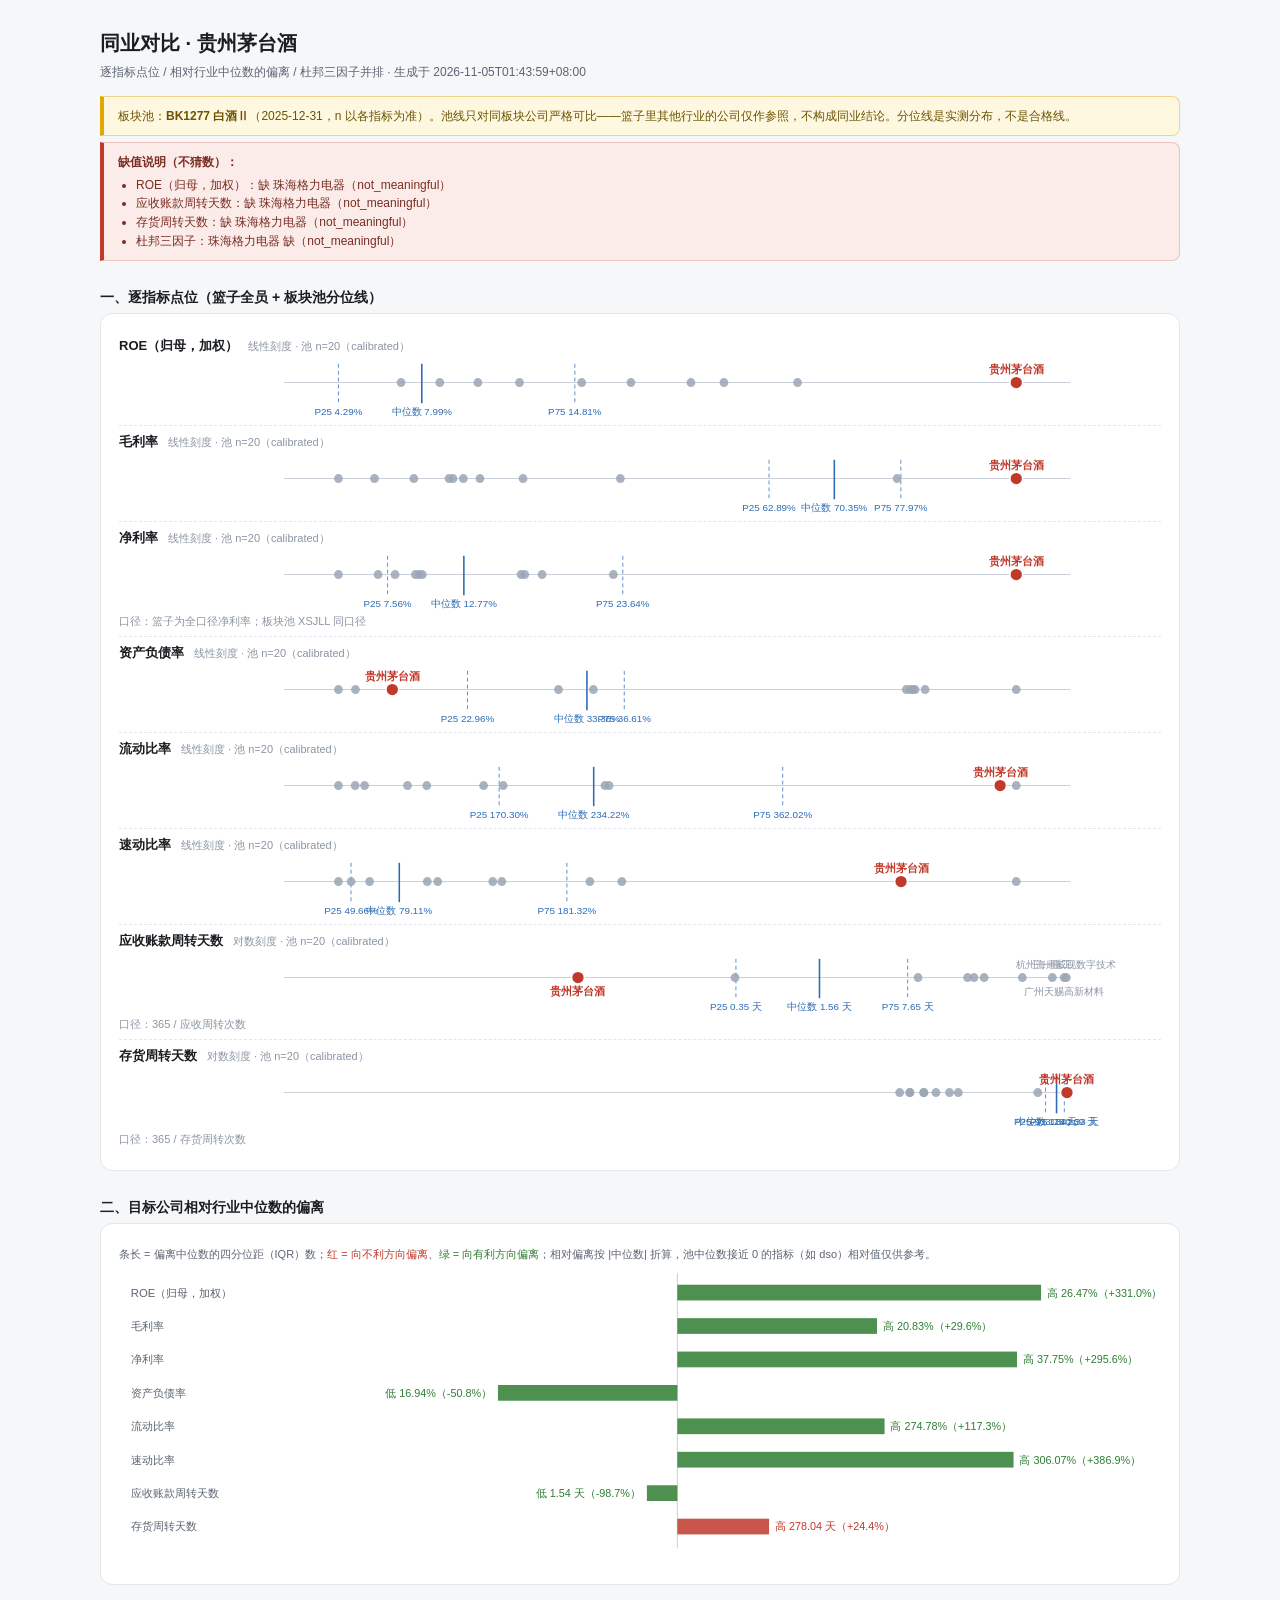
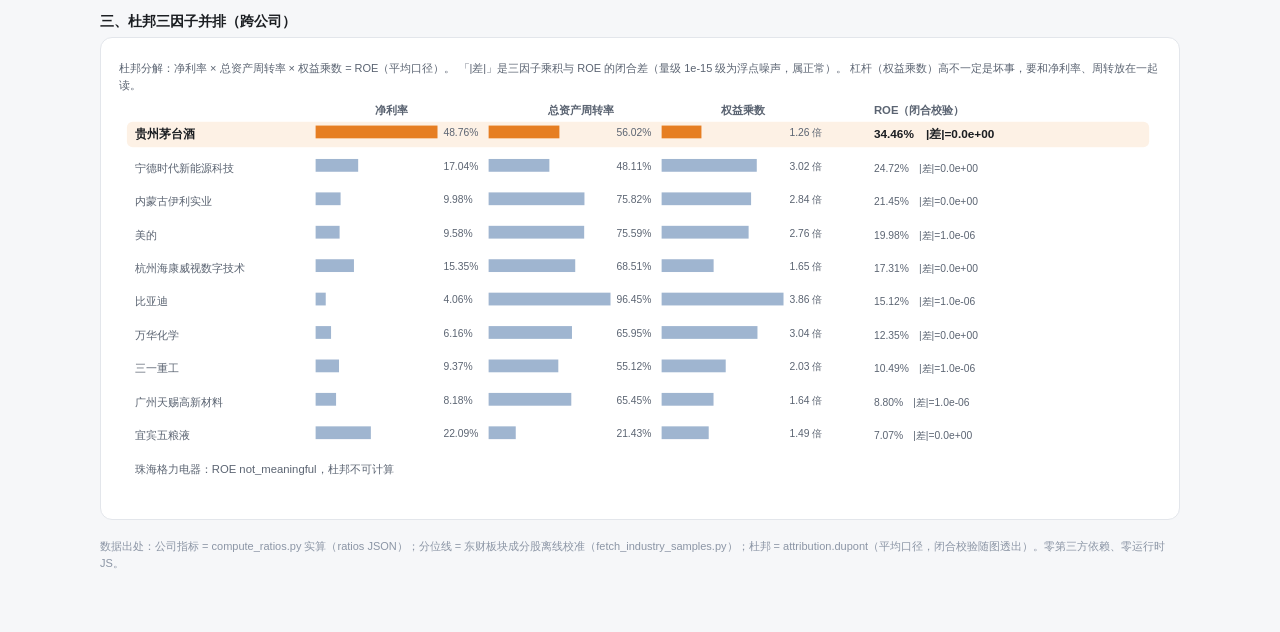
==== cases/a-share-basket/peer_view.html @ 970f6046 "B 模块 v1.6d：行业阈值校准接入判定 + 任意行业同业对比 + WACC 敏感性区间 + 同业对比可视化 - v1.6  阈值校准闭环：fetch_bank_samples.py(20 家银行)" ====
<!DOCTYPE html>
<html lang="zh-CN">
<head>
<meta charset="utf-8">
<meta name="viewport" content="width=device-width, initial-scale=1">
<title>同业对比 · 贵州茅台酒</title>
<style>
:root{
  --bg:#F6F7F9; --panel:#FFFFFF; --line:#E3E6EB; --tx:#1A1D21; --tx2:#5B6472; --tx3:#8B95A5;
  --red:#C0392B; --grn:#2E7D32; --blu:#2D6CB5; --org:#E67E22;
}
*{box-sizing:border-box}
body{margin:0;background:var(--bg);color:var(--tx);
  font-family:-apple-system,BlinkMacSystemFont,"PingFang SC","Microsoft YaHei",sans-serif;
  font-size:13px;line-height:1.55}
.wrap{max-width:1120px;margin:0 auto;padding:28px 20px 60px}
h1{font-size:20px;font-weight:600;margin:0 0 4px}
h2{font-size:14px;font-weight:600;margin:26px 0 4px}
.sub{color:var(--tx2);font-size:12px;margin-bottom:14px}
.banner{background:#FFF8E1;border:1px solid #F0D48A;border-left:4px solid #E0A800;
  border-radius:0 8px 8px 0;padding:10px 14px;color:#6B5300;font-size:12px;margin-bottom:6px}
.notes{background:#FBEBE9;border:1px solid #EBC4C0;border-left:4px solid var(--red);
  border-radius:0 8px 8px 0;padding:10px 14px;font-size:12px;color:#7A2E23;margin:6px 0 14px}
.notes ul{margin:4px 0 0;padding-left:18px}
.panel{background:var(--panel);border:1px solid var(--line);border-radius:12px;
  padding:16px 18px;margin-bottom:10px;overflow-x:auto}
.indblock{padding:6px 0;border-bottom:1px dashed var(--line)}
.indblock:last-child{border-bottom:none}
.rowhead b{font-size:13px}
.rowhead span{color:var(--tx3);font-size:11px;margin-left:10px}
svg.strip{display:block}
.axis{stroke:#C9CFD8;stroke-width:1}
.qline{stroke:var(--blu);stroke-width:1;stroke-dasharray:4 3;opacity:.75}
.mline{stroke:var(--blu);stroke-width:1.6}
.qlab{font-size:10px;fill:var(--blu)}
.cdot{fill:#9AA6B5;opacity:.85}
.tdot{fill:var(--red);stroke:#fff;stroke-width:1.5}
.plab{font-size:10px;fill:var(--tx3)}
.tlab{font-size:11px;fill:var(--red);font-weight:600}
.cnote{color:var(--tx3);font-size:11px;margin:2px 0 0}
.legend{color:var(--tx2);font-size:11px;margin:6px 0}
.c-r{color:var(--red)}.c-g{color:var(--grn)}
.rbar{fill:var(--red);opacity:.85}.gbar{fill:var(--grn);opacity:.85}
.rlab{fill:var(--red);font-size:11px}.glab{fill:var(--grn);font-size:11px}
.mlab{font-size:11.5px;fill:var(--tx2)}
.chd{font-size:11.5px;fill:var(--tx2);font-weight:600}
.bar{fill:#8FA8C8;opacity:.85}.tbar{fill:var(--org)}
.trow{fill:#FDF1E5}
.vlab{font-size:10.5px;fill:var(--tx2)}
.tlab2{font-size:12px;fill:var(--tx);font-weight:600}
.foot{color:var(--tx3);font-size:11px;margin-top:18px}
</style>
</head>
<body>
<div class="wrap">
<h1>同业对比 · 贵州茅台酒</h1>
<div class="sub">逐指标点位 / 相对行业中位数的偏离 / 杜邦三因子并排 · 生成于 2026-11-05T01:43:59+08:00</div>
<div class="banner">板块池：<b>BK1277 白酒Ⅱ</b>（2025-12-31，n 以各指标为准）。池线只对同板块公司严格可比——篮子里其他行业的公司仅作参照，不构成同业结论。分位线是实测分布，不是合格线。</div>
<div class="notes"><b>缺值说明（不猜数）：</b><ul><li>ROE（归母，加权）：缺 珠海格力电器（not_meaningful）</li><li>应收账款周转天数：缺 珠海格力电器（not_meaningful）</li><li>存货周转天数：缺 珠海格力电器（not_meaningful）</li><li>杜邦三因子：珠海格力电器 缺（not_meaningful）</li></ul></div>
<h2>一、逐指标点位（篮子全员 + 板块池分位线）</h2>
<div class="panel">
<div class="indblock"><div class="rowhead"><b>ROE（归母，加权）</b><span>线性刻度 · 池 n=20（calibrated）</span></div><svg class="strip" viewBox="0 0 1060 64" width="100%" role="img" aria-label="ROE（归母，加权）"><line x1="168" y1="27" x2="968" y2="27" class="axis"/><line x1="223.2" y1="8" x2="223.2" y2="48" class="qline"/><text x="223.2" y="60" class="qlab" text-anchor="middle">P25 4.29%</text><line x1="308.0" y1="8" x2="308.0" y2="48" class="mline"/><text x="308.0" y="60" class="qlab" text-anchor="middle">中位数 7.99%</text><line x1="463.7" y1="8" x2="463.7" y2="48" class="qline"/><text x="463.7" y="60" class="qlab" text-anchor="middle">P75 14.81%</text><circle cx="581.8" cy="27" r="4.5" class="cdot"><title>美的（000333）：19.98%</title></circle><circle cx="286.9" cy="27" r="4.5" class="cdot"><title>宜宾五粮液（000858）：7.07%</title></circle><circle cx="520.8" cy="27" r="4.5" class="cdot"><title>杭州海康威视数字技术（002415）：17.31%</title></circle><circle cx="470.7" cy="27" r="4.5" class="cdot"><title>比亚迪（002594）：15.12%</title></circle><circle cx="326.3" cy="27" r="4.5" class="cdot"><title>广州天赐高新材料（002709）：8.80%</title></circle><circle cx="690.3" cy="27" r="4.5" class="cdot"><title>宁德时代新能源科技（300750）：24.72%</title></circle><circle cx="365.1" cy="27" r="4.5" class="cdot"><title>三一重工（600031）：10.49%</title></circle><circle cx="407.4" cy="27" r="4.5" class="cdot"><title>万华化学（600309）：12.35%</title></circle><circle cx="912.8" cy="27" r="6.5" class="tdot"><title>贵州茅台酒（600519）：34.46%</title></circle><text x="912.8" y="17" class="tlab" text-anchor="middle">贵州茅台酒</text><circle cx="615.4" cy="27" r="4.5" class="cdot"><title>内蒙古伊利实业（600887）：21.45%</title></circle></svg></div><div class="indblock"><div class="rowhead"><b>毛利率</b><span>线性刻度 · 池 n=20（calibrated）</span></div><svg class="strip" viewBox="0 0 1060 64" width="100%" role="img" aria-label="毛利率"><line x1="168" y1="27" x2="968" y2="27" class="axis"/><line x1="661.3" y1="8" x2="661.3" y2="48" class="qline"/><text x="661.3" y="60" class="qlab" text-anchor="middle">P25 62.89%</text><line x1="727.7" y1="8" x2="727.7" y2="48" class="mline"/><text x="727.7" y="60" class="qlab" text-anchor="middle">中位数 70.35%</text><line x1="795.4" y1="8" x2="795.4" y2="48" class="qline"/><text x="795.4" y="60" class="qlab" text-anchor="middle">P75 77.97%</text><circle cx="339.7" cy="27" r="4.5" class="cdot"><title>美的（000333）：26.72%</title></circle><circle cx="367.2" cy="27" r="4.5" class="cdot"><title>珠海格力电器（000651）：29.81%</title></circle><circle cx="791.6" cy="27" r="4.5" class="cdot"><title>宜宾五粮液（000858）：77.54%</title></circle><circle cx="510.0" cy="27" r="4.5" class="cdot"><title>杭州海康威视数字技术（002415）：45.88%</title></circle><circle cx="259.9" cy="27" r="4.5" class="cdot"><title>比亚迪（002594）：17.74%</title></circle><circle cx="299.9" cy="27" r="4.5" class="cdot"><title>广州天赐高新材料（002709）：22.24%</title></circle><circle cx="335.7" cy="27" r="4.5" class="cdot"><title>宁德时代新能源科技（300750）：26.27%</title></circle><circle cx="350.3" cy="27" r="4.5" class="cdot"><title>三一重工（600031）：27.91%</title></circle><circle cx="223.2" cy="27" r="4.5" class="cdot"><title>万华化学（600309）：13.61%</title></circle><circle cx="912.8" cy="27" r="6.5" class="tdot"><title>贵州茅台酒（600519）：91.18%</title></circle><text x="912.8" y="17" class="tlab" text-anchor="middle">贵州茅台酒</text><circle cx="411.0" cy="27" r="4.5" class="cdot"><title>内蒙古伊利实业（600887）：34.74%</title></circle></svg></div><div class="indblock"><div class="rowhead"><b>净利率</b><span>线性刻度 · 池 n=20（calibrated）</span></div><svg class="strip" viewBox="0 0 1060 64" width="100%" role="img" aria-label="净利率"><line x1="168" y1="27" x2="968" y2="27" class="axis"/><line x1="273.2" y1="8" x2="273.2" y2="48" class="qline"/><text x="273.2" y="60" class="qlab" text-anchor="middle">P25 7.56%</text><line x1="350.8" y1="8" x2="350.8" y2="48" class="mline"/><text x="350.8" y="60" class="qlab" text-anchor="middle">中位数 12.77%</text><line x1="512.5" y1="8" x2="512.5" y2="48" class="qline"/><text x="512.5" y="60" class="qlab" text-anchor="middle">P75 23.64%</text><circle cx="305.2" cy="27" r="4.5" class="cdot"><title>美的（000333）：9.71%</title></circle><circle cx="412.7" cy="27" r="4.5" class="cdot"><title>珠海格力电器（000651）：16.93%</title></circle><circle cx="502.9" cy="27" r="4.5" class="cdot"><title>宜宾五粮液（000858）：22.99%</title></circle><circle cx="409.0" cy="27" r="4.5" class="cdot"><title>杭州海康威视数字技术（002415）：16.68%</title></circle><circle cx="223.2" cy="27" r="4.5" class="cdot"><title>比亚迪（002594）：4.20%</title></circle><circle cx="280.8" cy="27" r="4.5" class="cdot"><title>广州天赐高新材料（002709）：8.07%</title></circle><circle cx="430.4" cy="27" r="4.5" class="cdot"><title>宁德时代新能源科技（300750）：18.12%</title></circle><circle cx="301.5" cy="27" r="4.5" class="cdot"><title>三一重工（600031）：9.46%</title></circle><circle cx="263.5" cy="27" r="4.5" class="cdot"><title>万华化学（600309）：6.91%</title></circle><circle cx="912.8" cy="27" r="6.5" class="tdot"><title>贵州茅台酒（600519）：50.53%</title></circle><text x="912.8" y="17" class="tlab" text-anchor="middle">贵州茅台酒</text><circle cx="308.5" cy="27" r="4.5" class="cdot"><title>内蒙古伊利实业（600887）：9.93%</title></circle></svg><p class="cnote">口径：篮子为全口径净利率；板块池 XSJLL 同口径</p></div><div class="indblock"><div class="rowhead"><b>资产负债率</b><span>线性刻度 · 池 n=20（calibrated）</span></div><svg class="strip" viewBox="0 0 1060 64" width="100%" role="img" aria-label="资产负债率"><line x1="168" y1="27" x2="968" y2="27" class="axis"/><line x1="354.5" y1="8" x2="354.5" y2="48" class="qline"/><text x="354.5" y="60" class="qlab" text-anchor="middle">P25 22.96%</text><line x1="476.0" y1="8" x2="476.0" y2="48" class="mline"/><text x="476.0" y="60" class="qlab" text-anchor="middle">中位数 33.36%</text><line x1="514.0" y1="8" x2="514.0" y2="48" class="qline"/><text x="514.0" y="60" class="qlab" text-anchor="middle">P75 36.61%</text><circle cx="800.9" cy="27" r="4.5" class="cdot"><title>美的（000333）：61.17%</title></circle><circle cx="807.5" cy="27" r="4.5" class="cdot"><title>珠海格力电器（000651）：61.73%</title></circle><circle cx="447.1" cy="27" r="4.5" class="cdot"><title>宜宾五粮液（000858）：30.89%</title></circle><circle cx="482.6" cy="27" r="4.5" class="cdot"><title>杭州海康威视数字技术（002415）：33.92%</title></circle><circle cx="912.8" cy="27" r="4.5" class="cdot"><title>比亚迪（002594）：70.74%</title></circle><circle cx="223.2" cy="27" r="4.5" class="cdot"><title>广州天赐高新材料（002709）：11.72%</title></circle><circle cx="809.9" cy="27" r="4.5" class="cdot"><title>宁德时代新能源科技（300750）：61.94%</title></circle><circle cx="240.5" cy="27" r="4.5" class="cdot"><title>三一重工（600031）：13.20%</title></circle><circle cx="820.1" cy="27" r="4.5" class="cdot"><title>万华化学（600309）：62.81%</title></circle><circle cx="278.0" cy="27" r="6.5" class="tdot"><title>贵州茅台酒（600519）：16.42%</title></circle><text x="278.0" y="17" class="tlab" text-anchor="middle">贵州茅台酒</text><circle cx="804.9" cy="27" r="4.5" class="cdot"><title>内蒙古伊利实业（600887）：61.51%</title></circle></svg></div><div class="indblock"><div class="rowhead"><b>流动比率</b><span>线性刻度 · 池 n=20（calibrated）</span></div><svg class="strip" viewBox="0 0 1060 64" width="100%" role="img" aria-label="流动比率"><line x1="168" y1="27" x2="968" y2="27" class="axis"/><line x1="386.7" y1="8" x2="386.7" y2="48" class="qline"/><text x="386.7" y="60" class="qlab" text-anchor="middle">P25 170.30%</text><line x1="482.9" y1="8" x2="482.9" y2="48" class="mline"/><text x="482.9" y="60" class="qlab" text-anchor="middle">中位数 234.22%</text><line x1="675.2" y1="8" x2="675.2" y2="48" class="qline"/><text x="675.2" y="60" class="qlab" text-anchor="middle">P75 362.02%</text><circle cx="313.1" cy="27" r="4.5" class="cdot"><title>美的（000333）：121.34%</title></circle><circle cx="293.5" cy="27" r="4.5" class="cdot"><title>珠海格力电器（000651）：108.37%</title></circle><circle cx="498.5" cy="27" r="4.5" class="cdot"><title>宜宾五粮液（000858）：244.61%</title></circle><circle cx="494.4" cy="27" r="4.5" class="cdot"><title>杭州海康威视数字技术（002415）：241.86%</title></circle><circle cx="249.8" cy="27" r="4.5" class="cdot"><title>比亚迪（002594）：79.30%</title></circle><circle cx="912.8" cy="27" r="4.5" class="cdot"><title>广州天赐高新材料（002709）：519.94%</title></circle><circle cx="370.9" cy="27" r="4.5" class="cdot"><title>宁德时代新能源科技（300750）：159.77%</title></circle><circle cx="390.8" cy="27" r="4.5" class="cdot"><title>三一重工（600031）：172.98%</title></circle><circle cx="223.2" cy="27" r="4.5" class="cdot"><title>万华化学（600309）：61.60%</title></circle><circle cx="896.4" cy="27" r="6.5" class="tdot"><title>贵州茅台酒（600519）：509.00%</title></circle><text x="896.4" y="17" class="tlab" text-anchor="middle">贵州茅台酒</text><circle cx="240.2" cy="27" r="4.5" class="cdot"><title>内蒙古伊利实业（600887）：72.89%</title></circle></svg></div><div class="indblock"><div class="rowhead"><b>速动比率</b><span>线性刻度 · 池 n=20（calibrated）</span></div><svg class="strip" viewBox="0 0 1060 64" width="100%" role="img" aria-label="速动比率"><line x1="168" y1="27" x2="968" y2="27" class="axis"/><line x1="236.0" y1="8" x2="236.0" y2="48" class="qline"/><text x="236.0" y="60" class="qlab" text-anchor="middle">P25 49.66%</text><line x1="285.1" y1="8" x2="285.1" y2="48" class="mline"/><text x="285.1" y="60" class="qlab" text-anchor="middle">中位数 79.11%</text><line x1="455.6" y1="8" x2="455.6" y2="48" class="qline"/><text x="455.6" y="60" class="qlab" text-anchor="middle">P75 181.32%</text><circle cx="324.2" cy="27" r="4.5" class="cdot"><title>美的（000333）：102.52%</title></circle><circle cx="313.6" cy="27" r="4.5" class="cdot"><title>珠海格力电器（000651）：96.20%</title></circle><circle cx="511.5" cy="27" r="4.5" class="cdot"><title>宜宾五粮液（000858）：214.82%</title></circle><circle cx="479.0" cy="27" r="4.5" class="cdot"><title>杭州海康威视数字技术（002415）：195.33%</title></circle><circle cx="236.1" cy="27" r="4.5" class="cdot"><title>比亚迪（002594）：49.75%</title></circle><circle cx="912.8" cy="27" r="4.5" class="cdot"><title>广州天赐高新材料（002709）：455.46%</title></circle><circle cx="380.2" cy="27" r="4.5" class="cdot"><title>宁德时代新能源科技（300750）：136.12%</title></circle><circle cx="389.4" cy="27" r="4.5" class="cdot"><title>三一重工（600031）：141.63%</title></circle><circle cx="223.2" cy="27" r="4.5" class="cdot"><title>万华化学（600309）：41.97%</title></circle><circle cx="795.6" cy="27" r="6.5" class="tdot"><title>贵州茅台酒（600519）：385.18%</title></circle><text x="795.6" y="17" class="tlab" text-anchor="middle">贵州茅台酒</text><circle cx="254.9" cy="27" r="4.5" class="cdot"><title>内蒙古伊利实业（600887）：61.00%</title></circle></svg></div><div class="indblock"><div class="rowhead"><b>应收账款周转天数</b><span>对数刻度 · 池 n=20（calibrated）</span></div><svg class="strip" viewBox="0 0 1060 64" width="100%" role="img" aria-label="应收账款周转天数"><line x1="168" y1="27" x2="968" y2="27" class="axis"/><line x1="627.6" y1="8" x2="627.6" y2="48" class="qline"/><text x="627.6" y="60" class="qlab" text-anchor="middle">P25 0.35 天</text><line x1="712.6" y1="8" x2="712.6" y2="48" class="mline"/><text x="712.6" y="60" class="qlab" text-anchor="middle">中位数 1.56 天</text><line x1="802.3" y1="8" x2="802.3" y2="48" class="qline"/><text x="802.3" y="60" class="qlab" text-anchor="middle">P75 7.65 天</text><circle cx="880.1" cy="27" r="4.5" class="cdot"><title>美的（000333）：30.35 天</title></circle><circle cx="626.7" cy="27" r="4.5" class="cdot"><title>宜宾五粮液（000858）：0.34 天</title></circle><circle cx="963.7" cy="27" r="4.5" class="cdot"><title>杭州海康威视数字技术（002415）：133.60 天</title></circle><text x="963.7" y="17" class="plab" text-anchor="middle">杭州海康威视数字技术</text><circle cx="863.3" cy="27" r="4.5" class="cdot"><title>比亚迪（002594）：22.54 天</title></circle><circle cx="961.6" cy="27" r="4.5" class="cdot"><title>广州天赐高新材料（002709）：128.79 天</title></circle><text x="961.6" y="45" class="plab" text-anchor="middle">广州天赐高新材料</text><circle cx="919.0" cy="27" r="4.5" class="cdot"><title>宁德时代新能源科技（300750）：60.53 天</title></circle><circle cx="949.5" cy="27" r="4.5" class="cdot"><title>三一重工（600031）：103.88 天</title></circle><text x="949.5" y="17" class="plab" text-anchor="middle">三一重工</text><circle cx="869.8" cy="27" r="4.5" class="cdot"><title>万华化学（600309）：25.32 天</title></circle><circle cx="466.9" cy="27" r="6.5" class="tdot"><title>贵州茅台酒（600519）：0.02 天</title></circle><text x="466.9" y="45" class="tlab" text-anchor="middle">贵州茅台酒</text><circle cx="812.9" cy="27" r="4.5" class="cdot"><title>内蒙古伊利实业（600887）：9.23 天</title></circle></svg><p class="cnote">口径：365 / 应收周转次数</p></div><div class="indblock"><div class="rowhead"><b>存货周转天数</b><span>对数刻度 · 池 n=20（calibrated）</span></div><svg class="strip" viewBox="0 0 1060 64" width="100%" role="img" aria-label="存货周转天数"><line x1="168" y1="27" x2="968" y2="27" class="axis"/><line x1="942.6" y1="8" x2="942.6" y2="48" class="qline"/><text x="942.6" y="60" class="qlab" text-anchor="middle">P25 903.75 天</text><line x1="953.8" y1="8" x2="953.8" y2="48" class="mline"/><text x="953.8" y="60" class="qlab" text-anchor="middle">中位数 1140.69 天</text><line x1="961.7" y1="8" x2="961.7" y2="48" class="qline"/><text x="961.7" y="60" class="qlab" text-anchor="middle">P75 1342.33 天</text><circle cx="818.5" cy="27" r="4.5" class="cdot"><title>美的（000333）：69.51 天</title></circle><circle cx="934.7" cy="27" r="4.5" class="cdot"><title>宜宾五粮液（000858）：767.92 天</title></circle><circle cx="853.8" cy="27" r="4.5" class="cdot"><title>杭州海康威视数字技术（002415）：144.28 天</title></circle><circle cx="819.0" cy="27" r="4.5" class="cdot"><title>比亚迪（002594）：70.22 天</title></circle><circle cx="794.2" cy="27" r="4.5" class="cdot"><title>广州天赐高新材料（002709）：42.05 天</title></circle><circle cx="831.1" cy="27" r="4.5" class="cdot"><title>宁德时代新能源科技（300750）：90.18 天</title></circle><circle cx="844.9" cy="27" r="4.5" class="cdot"><title>三一重工（600031）：119.88 天</title></circle><circle cx="804.6" cy="27" r="4.5" class="cdot"><title>万华化学（600309）：52.10 天</title></circle><circle cx="964.4" cy="27" r="6.5" class="tdot"><title>贵州茅台酒（600519）：1418.73 天</title></circle><text x="964.4" y="17" class="tlab" text-anchor="middle">贵州茅台酒</text><circle cx="804.5" cy="27" r="4.5" class="cdot"><title>内蒙古伊利实业（600887）：52.03 天</title></circle></svg><p class="cnote">口径：365 / 存货周转次数</p></div>
</div>
<h2>二、目标公司相对行业中位数的偏离</h2>
<div class="panel">
<p class="legend">条长 = 偏离中位数的四分位距（IQR）数；<span class="c-r">红 = 向不利方向偏离</span>、<span class="c-g">绿 = 向有利方向偏离</span>；相对偏离按 |中位数| 折算，池中位数接近 0 的指标（如 dso）相对值仅供参考。</p><svg viewBox="0 0 1060 298" width="100%" role="img" aria-label="差距条形图"><line x1="568.0" y1="4" x2="568.0" y2="284" class="axis"/><rect x="568.0" y="16" width="370.0" height="16" class="gbar"><title>ROE（归母，加权）：114095.55% vs 中位数 114069.08%，偏离 26.47%（+331.0%），距中位数 2.5 个四分位距</title></rect><text x="12" y="28" class="mlab">ROE（归母，加权）</text><text x="944.0" y="28" class="glab" text-anchor="start">高 26.47%（+331.0%）</text><rect x="568.0" y="50" width="203.1" height="16" class="gbar"><title>毛利率：114089.91% vs 中位数 114069.08%，偏离 20.83%（+29.6%），距中位数 1.4 个四分位距</title></rect><text x="12" y="62" class="mlab">毛利率</text><text x="777.1" y="62" class="glab" text-anchor="start">高 20.83%（+29.6%）</text><rect x="568.0" y="84" width="345.5" height="16" class="gbar"><title>净利率：114106.84% vs 中位数 114069.08%，偏离 37.75%（+295.6%），距中位数 2.3 个四分位距</title></rect><text x="12" y="96" class="mlab">净利率</text><text x="919.5" y="96" class="glab" text-anchor="start">高 37.75%（+295.6%）</text><rect x="385.5" y="118" width="182.5" height="16" class="gbar"><title>资产负债率：114052.14% vs 中位数 114069.08%，偏离 16.94%（-50.8%），距中位数 1.2 个四分位距</title></rect><text x="12" y="130" class="mlab">资产负债率</text><text x="379.5" y="130" class="glab" text-anchor="end">低 16.94%（-50.8%）</text><rect x="568.0" y="152" width="210.8" height="16" class="gbar"><title>流动比率：114343.87% vs 中位数 114069.08%，偏离 274.78%（+117.3%），距中位数 1.4 个四分位距</title></rect><text x="12" y="164" class="mlab">流动比率</text><text x="784.8" y="164" class="glab" text-anchor="start">高 274.78%（+117.3%）</text><rect x="568.0" y="186" width="342.0" height="16" class="gbar"><title>速动比率：114375.16% vs 中位数 114069.08%，偏离 306.07%（+386.9%），距中位数 2.3 个四分位距</title></rect><text x="12" y="198" class="mlab">速动比率</text><text x="916.0" y="198" class="glab" text-anchor="start">高 306.07%（+386.9%）</text><rect x="537.0" y="220" width="31.0" height="16" class="gbar"><title>应收账款周转天数：1139.15 天 vs 中位数 1140.69 天，偏离 1.54 天（-98.7%），距中位数 0.2 个四分位距</title></rect><text x="12" y="232" class="mlab">应收账款周转天数</text><text x="531.0" y="232" class="glab" text-anchor="end">低 1.54 天（-98.7%）</text><rect x="568.0" y="254" width="93.3" height="16" class="rbar"><title>存货周转天数：1418.73 天 vs 中位数 1140.69 天，偏离 278.04 天（+24.4%），距中位数 0.6 个四分位距</title></rect><text x="12" y="266" class="mlab">存货周转天数</text><text x="667.3" y="266" class="rlab" text-anchor="start">高 278.04 天（+24.4%）</text></svg>
</div>
<h2>三、杜邦三因子并排（跨公司）</h2>
<div class="panel">
<p class="legend">杜邦分解：净利率 × 总资产周转率 × 权益乘数 = ROE（平均口径）。
「|差|」是三因子乘积与 ROE 的闭合差（量级 1e-15 级为浮点噪声，属正常）。
杠杆（权益乘数）高不一定是坏事，要和净利率、周转放在一起读。</p><svg viewBox="0 0 1060 404" width="100%" role="img" aria-label="杜邦三因子并排"><text x="260" y="14" class="chd">净利率</text><text x="436" y="14" class="chd">总资产周转率</text><text x="612" y="14" class="chd">权益乘数</text><text x="768" y="14" class="chd">ROE（闭合校验）</text><rect x="8" y="22" width="1040" height="26" rx="6" class="trow"/><text x="16" y="39" class="tlab2">贵州茅台酒</text><rect x="200" y="26" width="124.0" height="13" class="tbar"><title>贵州茅台酒：净利率 = 48.76%</title></rect><text x="330" y="37" class="vlab">48.76%</text><rect x="376" y="26" width="72.0" height="13" class="tbar"><title>贵州茅台酒：总资产周转率 = 56.02%</title></rect><text x="506" y="37" class="vlab">56.02%</text><rect x="552" y="26" width="40.5" height="13" class="tbar"><title>贵州茅台酒：权益乘数 = 1.26 倍</title></rect><text x="682" y="37" class="vlab">1.26 倍</text><text x="768" y="39" class="tlab2">34.46%　|差|=0.0e+00</text><text x="16" y="73" class="mlab">宁德时代新能源科技</text><rect x="200" y="60" width="43.3" height="13" class="bar"><title>宁德时代新能源科技：净利率 = 17.04%</title></rect><text x="330" y="71" class="vlab">17.04%</text><rect x="376" y="60" width="61.8" height="13" class="bar"><title>宁德时代新能源科技：总资产周转率 = 48.11%</title></rect><text x="506" y="71" class="vlab">48.11%</text><rect x="552" y="60" width="96.8" height="13" class="bar"><title>宁德时代新能源科技：权益乘数 = 3.02 倍</title></rect><text x="682" y="71" class="vlab">3.02 倍</text><text x="768" y="73" class="vlab">24.72%　|差|=0.0e+00</text><text x="16" y="107" class="mlab">内蒙古伊利实业</text><rect x="200" y="94" width="25.4" height="13" class="bar"><title>内蒙古伊利实业：净利率 = 9.98%</title></rect><text x="330" y="105" class="vlab">9.98%</text><rect x="376" y="94" width="97.5" height="13" class="bar"><title>内蒙古伊利实业：总资产周转率 = 75.82%</title></rect><text x="506" y="105" class="vlab">75.82%</text><rect x="552" y="94" width="91.0" height="13" class="bar"><title>内蒙古伊利实业：权益乘数 = 2.84 倍</title></rect><text x="682" y="105" class="vlab">2.84 倍</text><text x="768" y="107" class="vlab">21.45%　|差|=0.0e+00</text><text x="16" y="141" class="mlab">美的</text><rect x="200" y="128" width="24.4" height="13" class="bar"><title>美的：净利率 = 9.58%</title></rect><text x="330" y="139" class="vlab">9.58%</text><rect x="376" y="128" width="97.2" height="13" class="bar"><title>美的：总资产周转率 = 75.59%</title></rect><text x="506" y="139" class="vlab">75.59%</text><rect x="552" y="128" width="88.5" height="13" class="bar"><title>美的：权益乘数 = 2.76 倍</title></rect><text x="682" y="139" class="vlab">2.76 倍</text><text x="768" y="141" class="vlab">19.98%　|差|=1.0e-06</text><text x="16" y="175" class="mlab">杭州海康威视数字技术</text><rect x="200" y="162" width="39.0" height="13" class="bar"><title>杭州海康威视数字技术：净利率 = 15.35%</title></rect><text x="330" y="173" class="vlab">15.35%</text><rect x="376" y="162" width="88.1" height="13" class="bar"><title>杭州海康威视数字技术：总资产周转率 = 68.51%</title></rect><text x="506" y="173" class="vlab">68.51%</text><rect x="552" y="162" width="52.9" height="13" class="bar"><title>杭州海康威视数字技术：权益乘数 = 1.65 倍</title></rect><text x="682" y="173" class="vlab">1.65 倍</text><text x="768" y="175" class="vlab">17.31%　|差|=0.0e+00</text><text x="16" y="209" class="mlab">比亚迪</text><rect x="200" y="196" width="10.3" height="13" class="bar"><title>比亚迪：净利率 = 4.06%</title></rect><text x="330" y="207" class="vlab">4.06%</text><rect x="376" y="196" width="124.0" height="13" class="bar"><title>比亚迪：总资产周转率 = 96.45%</title></rect><text x="506" y="207" class="vlab">96.45%</text><rect x="552" y="196" width="124.0" height="13" class="bar"><title>比亚迪：权益乘数 = 3.86 倍</title></rect><text x="682" y="207" class="vlab">3.86 倍</text><text x="768" y="209" class="vlab">15.12%　|差|=1.0e-06</text><text x="16" y="243" class="mlab">万华化学</text><rect x="200" y="230" width="15.7" height="13" class="bar"><title>万华化学：净利率 = 6.16%</title></rect><text x="330" y="241" class="vlab">6.16%</text><rect x="376" y="230" width="84.8" height="13" class="bar"><title>万华化学：总资产周转率 = 65.95%</title></rect><text x="506" y="241" class="vlab">65.95%</text><rect x="552" y="230" width="97.5" height="13" class="bar"><title>万华化学：权益乘数 = 3.04 倍</title></rect><text x="682" y="241" class="vlab">3.04 倍</text><text x="768" y="243" class="vlab">12.35%　|差|=0.0e+00</text><text x="16" y="277" class="mlab">三一重工</text><rect x="200" y="264" width="23.8" height="13" class="bar"><title>三一重工：净利率 = 9.37%</title></rect><text x="330" y="275" class="vlab">9.37%</text><rect x="376" y="264" width="70.9" height="13" class="bar"><title>三一重工：总资产周转率 = 55.12%</title></rect><text x="506" y="275" class="vlab">55.12%</text><rect x="552" y="264" width="65.2" height="13" class="bar"><title>三一重工：权益乘数 = 2.03 倍</title></rect><text x="682" y="275" class="vlab">2.03 倍</text><text x="768" y="277" class="vlab">10.49%　|差|=1.0e-06</text><text x="16" y="311" class="mlab">广州天赐高新材料</text><rect x="200" y="298" width="20.8" height="13" class="bar"><title>广州天赐高新材料：净利率 = 8.18%</title></rect><text x="330" y="309" class="vlab">8.18%</text><rect x="376" y="298" width="84.1" height="13" class="bar"><title>广州天赐高新材料：总资产周转率 = 65.45%</title></rect><text x="506" y="309" class="vlab">65.45%</text><rect x="552" y="298" width="52.8" height="13" class="bar"><title>广州天赐高新材料：权益乘数 = 1.64 倍</title></rect><text x="682" y="309" class="vlab">1.64 倍</text><text x="768" y="311" class="vlab">8.80%　|差|=1.0e-06</text><text x="16" y="345" class="mlab">宜宾五粮液</text><rect x="200" y="332" width="56.2" height="13" class="bar"><title>宜宾五粮液：净利率 = 22.09%</title></rect><text x="330" y="343" class="vlab">22.09%</text><rect x="376" y="332" width="27.6" height="13" class="bar"><title>宜宾五粮液：总资产周转率 = 21.43%</title></rect><text x="506" y="343" class="vlab">21.43%</text><rect x="552" y="332" width="47.9" height="13" class="bar"><title>宜宾五粮液：权益乘数 = 1.49 倍</title></rect><text x="682" y="343" class="vlab">1.49 倍</text><text x="768" y="345" class="vlab">7.07%　|差|=0.0e+00</text><text x="16" y="379" class="mlab" fill="#90A4AE">珠海格力电器：ROE not_meaningful，杜邦不可计算</text></svg>
</div>
<div class="foot">数据出处：公司指标 = compute_ratios.py 实算（ratios JSON）；分位线 = 东财板块成分股离线校准（fetch_industry_samples.py）；杜邦 = attribution.dupont（平均口径，闭合校验随图透出）。零第三方依赖、零运行时 JS。</div>
</div>
</body>
</html>
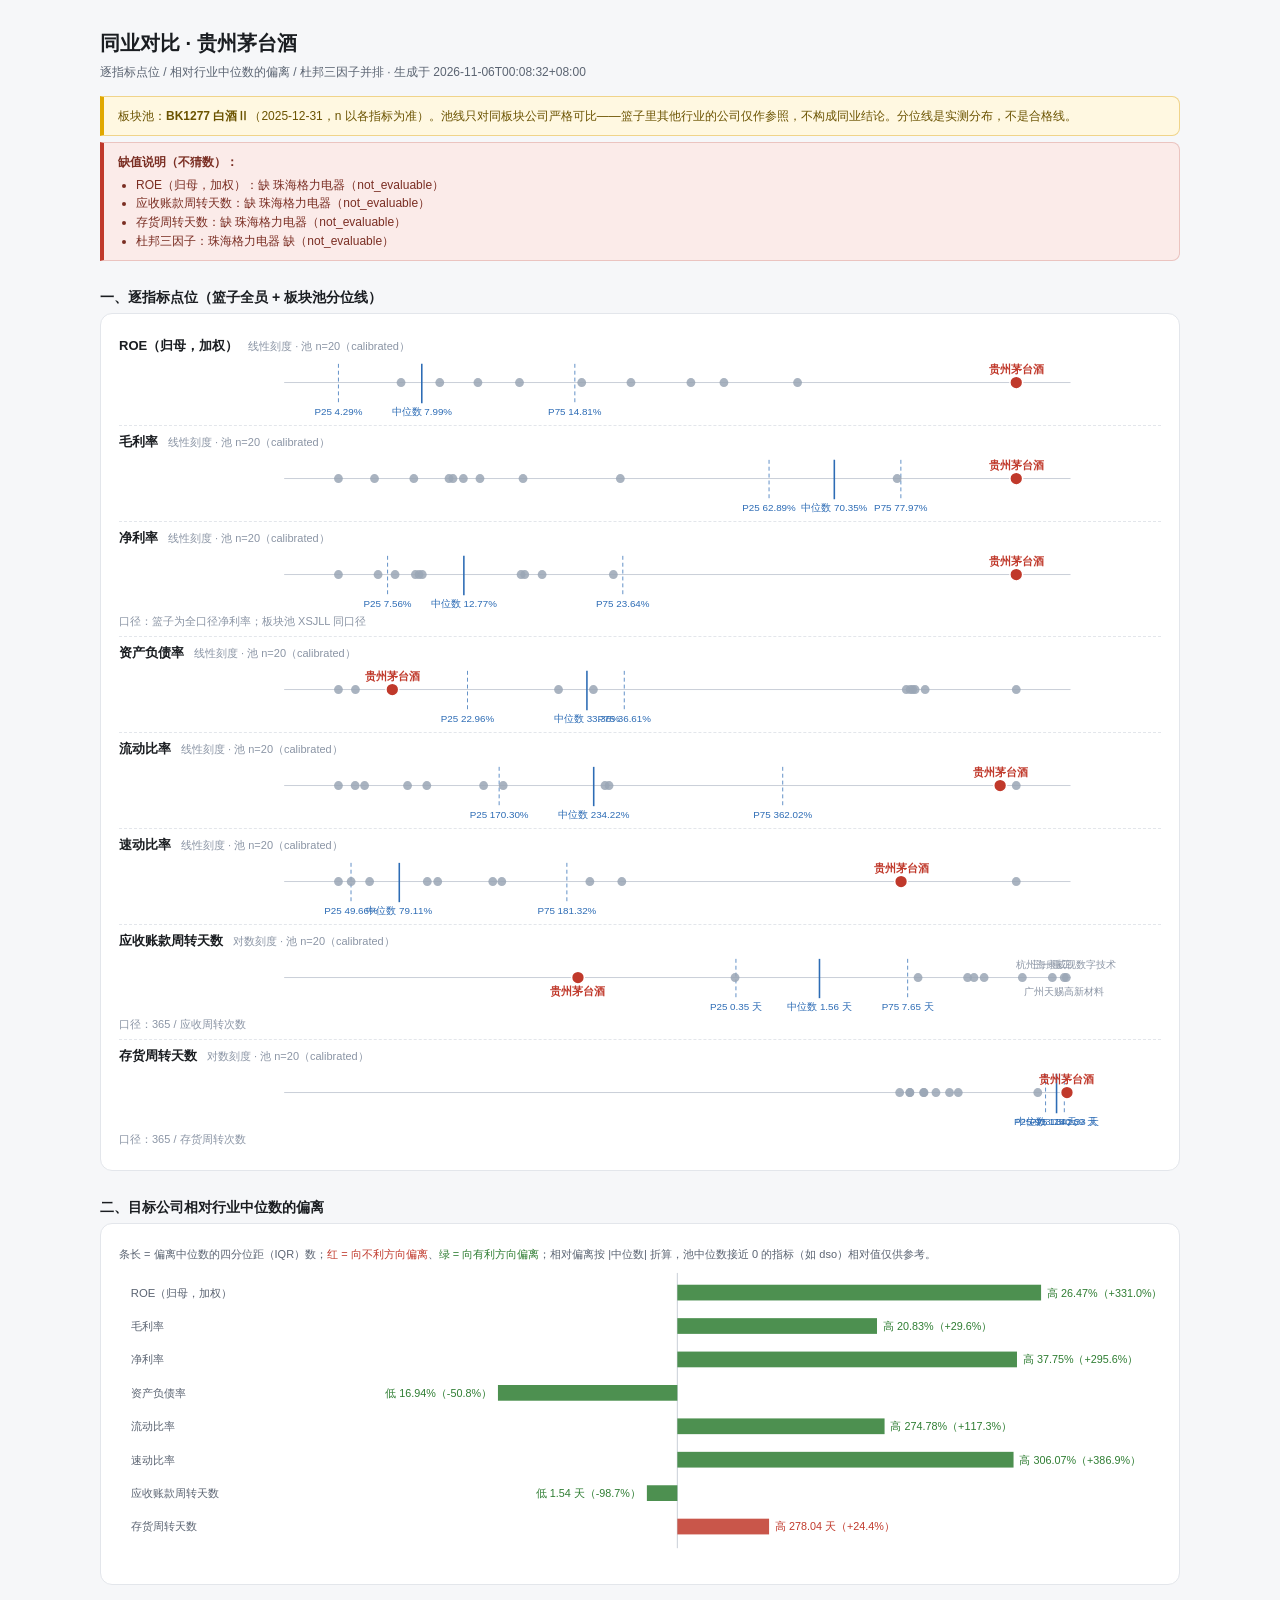
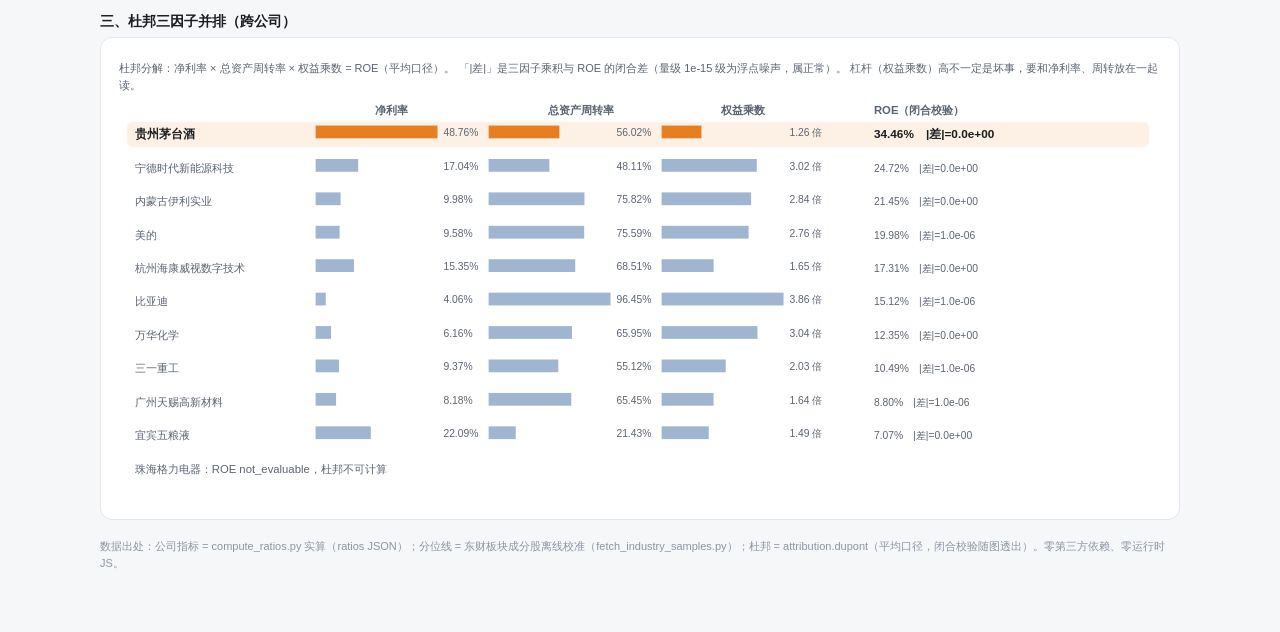
==== commit a0bc93a7: "终期修改 B1–B5 落地 + 对齐 D 的工作台链路 - B2: compute_ratios 缺输入/分母0/缺上期 → not_evaluable（口径不适用仍 not_meaningful） " ====
--- a/cases/a-share-basket/peer_view.html
+++ b/cases/a-share-basket/peer_view.html
@@ -54,9 +54,9 @@
 <body>
 <div class="wrap">
 <h1>同业对比 · 贵州茅台酒</h1>
-<div class="sub">逐指标点位 / 相对行业中位数的偏离 / 杜邦三因子并排 · 生成于 2026-11-05T01:43:59+08:00</div>
+<div class="sub">逐指标点位 / 相对行业中位数的偏离 / 杜邦三因子并排 · 生成于 2026-11-06T00:08:32+08:00</div>
 <div class="banner">板块池：<b>BK1277 白酒Ⅱ</b>（2025-12-31，n 以各指标为准）。池线只对同板块公司严格可比——篮子里其他行业的公司仅作参照，不构成同业结论。分位线是实测分布，不是合格线。</div>
-<div class="notes"><b>缺值说明（不猜数）：</b><ul><li>ROE（归母，加权）：缺 珠海格力电器（not_meaningful）</li><li>应收账款周转天数：缺 珠海格力电器（not_meaningful）</li><li>存货周转天数：缺 珠海格力电器（not_meaningful）</li><li>杜邦三因子：珠海格力电器 缺（not_meaningful）</li></ul></div>
+<div class="notes"><b>缺值说明（不猜数）：</b><ul><li>ROE（归母，加权）：缺 珠海格力电器（not_evaluable）</li><li>应收账款周转天数：缺 珠海格力电器（not_evaluable）</li><li>存货周转天数：缺 珠海格力电器（not_evaluable）</li><li>杜邦三因子：珠海格力电器 缺（not_evaluable）</li></ul></div>
 <h2>一、逐指标点位（篮子全员 + 板块池分位线）</h2>
 <div class="panel">
 <div class="indblock"><div class="rowhead"><b>ROE（归母，加权）</b><span>线性刻度 · 池 n=20（calibrated）</span></div><svg class="strip" viewBox="0 0 1060 64" width="100%" role="img" aria-label="ROE（归母，加权）"><line x1="168" y1="27" x2="968" y2="27" class="axis"/><line x1="223.2" y1="8" x2="223.2" y2="48" class="qline"/><text x="223.2" y="60" class="qlab" text-anchor="middle">P25 4.29%</text><line x1="308.0" y1="8" x2="308.0" y2="48" class="mline"/><text x="308.0" y="60" class="qlab" text-anchor="middle">中位数 7.99%</text><line x1="463.7" y1="8" x2="463.7" y2="48" class="qline"/><text x="463.7" y="60" class="qlab" text-anchor="middle">P75 14.81%</text><circle cx="581.8" cy="27" r="4.5" class="cdot"><title>美的（000333）：19.98%</title></circle><circle cx="286.9" cy="27" r="4.5" class="cdot"><title>宜宾五粮液（000858）：7.07%</title></circle><circle cx="520.8" cy="27" r="4.5" class="cdot"><title>杭州海康威视数字技术（002415）：17.31%</title></circle><circle cx="470.7" cy="27" r="4.5" class="cdot"><title>比亚迪（002594）：15.12%</title></circle><circle cx="326.3" cy="27" r="4.5" class="cdot"><title>广州天赐高新材料（002709）：8.80%</title></circle><circle cx="690.3" cy="27" r="4.5" class="cdot"><title>宁德时代新能源科技（300750）：24.72%</title></circle><circle cx="365.1" cy="27" r="4.5" class="cdot"><title>三一重工（600031）：10.49%</title></circle><circle cx="407.4" cy="27" r="4.5" class="cdot"><title>万华化学（600309）：12.35%</title></circle><circle cx="912.8" cy="27" r="6.5" class="tdot"><title>贵州茅台酒（600519）：34.46%</title></circle><text x="912.8" y="17" class="tlab" text-anchor="middle">贵州茅台酒</text><circle cx="615.4" cy="27" r="4.5" class="cdot"><title>内蒙古伊利实业（600887）：21.45%</title></circle></svg></div><div class="indblock"><div class="rowhead"><b>毛利率</b><span>线性刻度 · 池 n=20（calibrated）</span></div><svg class="strip" viewBox="0 0 1060 64" width="100%" role="img" aria-label="毛利率"><line x1="168" y1="27" x2="968" y2="27" class="axis"/><line x1="661.3" y1="8" x2="661.3" y2="48" class="qline"/><text x="661.3" y="60" class="qlab" text-anchor="middle">P25 62.89%</text><line x1="727.7" y1="8" x2="727.7" y2="48" class="mline"/><text x="727.7" y="60" class="qlab" text-anchor="middle">中位数 70.35%</text><line x1="795.4" y1="8" x2="795.4" y2="48" class="qline"/><text x="795.4" y="60" class="qlab" text-anchor="middle">P75 77.97%</text><circle cx="339.7" cy="27" r="4.5" class="cdot"><title>美的（000333）：26.72%</title></circle><circle cx="367.2" cy="27" r="4.5" class="cdot"><title>珠海格力电器（000651）：29.81%</title></circle><circle cx="791.6" cy="27" r="4.5" class="cdot"><title>宜宾五粮液（000858）：77.54%</title></circle><circle cx="510.0" cy="27" r="4.5" class="cdot"><title>杭州海康威视数字技术（002415）：45.88%</title></circle><circle cx="259.9" cy="27" r="4.5" class="cdot"><title>比亚迪（002594）：17.74%</title></circle><circle cx="299.9" cy="27" r="4.5" class="cdot"><title>广州天赐高新材料（002709）：22.24%</title></circle><circle cx="335.7" cy="27" r="4.5" class="cdot"><title>宁德时代新能源科技（300750）：26.27%</title></circle><circle cx="350.3" cy="27" r="4.5" class="cdot"><title>三一重工（600031）：27.91%</title></circle><circle cx="223.2" cy="27" r="4.5" class="cdot"><title>万华化学（600309）：13.61%</title></circle><circle cx="912.8" cy="27" r="6.5" class="tdot"><title>贵州茅台酒（600519）：91.18%</title></circle><text x="912.8" y="17" class="tlab" text-anchor="middle">贵州茅台酒</text><circle cx="411.0" cy="27" r="4.5" class="cdot"><title>内蒙古伊利实业（600887）：34.74%</title></circle></svg></div><div class="indblock"><div class="rowhead"><b>净利率</b><span>线性刻度 · 池 n=20（calibrated）</span></div><svg class="strip" viewBox="0 0 1060 64" width="100%" role="img" aria-label="净利率"><line x1="168" y1="27" x2="968" y2="27" class="axis"/><line x1="273.2" y1="8" x2="273.2" y2="48" class="qline"/><text x="273.2" y="60" class="qlab" text-anchor="middle">P25 7.56%</text><line x1="350.8" y1="8" x2="350.8" y2="48" class="mline"/><text x="350.8" y="60" class="qlab" text-anchor="middle">中位数 12.77%</text><line x1="512.5" y1="8" x2="512.5" y2="48" class="qline"/><text x="512.5" y="60" class="qlab" text-anchor="middle">P75 23.64%</text><circle cx="305.2" cy="27" r="4.5" class="cdot"><title>美的（000333）：9.71%</title></circle><circle cx="412.7" cy="27" r="4.5" class="cdot"><title>珠海格力电器（000651）：16.93%</title></circle><circle cx="502.9" cy="27" r="4.5" class="cdot"><title>宜宾五粮液（000858）：22.99%</title></circle><circle cx="409.0" cy="27" r="4.5" class="cdot"><title>杭州海康威视数字技术（002415）：16.68%</title></circle><circle cx="223.2" cy="27" r="4.5" class="cdot"><title>比亚迪（002594）：4.20%</title></circle><circle cx="280.8" cy="27" r="4.5" class="cdot"><title>广州天赐高新材料（002709）：8.07%</title></circle><circle cx="430.4" cy="27" r="4.5" class="cdot"><title>宁德时代新能源科技（300750）：18.12%</title></circle><circle cx="301.5" cy="27" r="4.5" class="cdot"><title>三一重工（600031）：9.46%</title></circle><circle cx="263.5" cy="27" r="4.5" class="cdot"><title>万华化学（600309）：6.91%</title></circle><circle cx="912.8" cy="27" r="6.5" class="tdot"><title>贵州茅台酒（600519）：50.53%</title></circle><text x="912.8" y="17" class="tlab" text-anchor="middle">贵州茅台酒</text><circle cx="308.5" cy="27" r="4.5" class="cdot"><title>内蒙古伊利实业（600887）：9.93%</title></circle></svg><p class="cnote">口径：篮子为全口径净利率；板块池 XSJLL 同口径</p></div><div class="indblock"><div class="rowhead"><b>资产负债率</b><span>线性刻度 · 池 n=20（calibrated）</span></div><svg class="strip" viewBox="0 0 1060 64" width="100%" role="img" aria-label="资产负债率"><line x1="168" y1="27" x2="968" y2="27" class="axis"/><line x1="354.5" y1="8" x2="354.5" y2="48" class="qline"/><text x="354.5" y="60" class="qlab" text-anchor="middle">P25 22.96%</text><line x1="476.0" y1="8" x2="476.0" y2="48" class="mline"/><text x="476.0" y="60" class="qlab" text-anchor="middle">中位数 33.36%</text><line x1="514.0" y1="8" x2="514.0" y2="48" class="qline"/><text x="514.0" y="60" class="qlab" text-anchor="middle">P75 36.61%</text><circle cx="800.9" cy="27" r="4.5" class="cdot"><title>美的（000333）：61.17%</title></circle><circle cx="807.5" cy="27" r="4.5" class="cdot"><title>珠海格力电器（000651）：61.73%</title></circle><circle cx="447.1" cy="27" r="4.5" class="cdot"><title>宜宾五粮液（000858）：30.89%</title></circle><circle cx="482.6" cy="27" r="4.5" class="cdot"><title>杭州海康威视数字技术（002415）：33.92%</title></circle><circle cx="912.8" cy="27" r="4.5" class="cdot"><title>比亚迪（002594）：70.74%</title></circle><circle cx="223.2" cy="27" r="4.5" class="cdot"><title>广州天赐高新材料（002709）：11.72%</title></circle><circle cx="809.9" cy="27" r="4.5" class="cdot"><title>宁德时代新能源科技（300750）：61.94%</title></circle><circle cx="240.5" cy="27" r="4.5" class="cdot"><title>三一重工（600031）：13.20%</title></circle><circle cx="820.1" cy="27" r="4.5" class="cdot"><title>万华化学（600309）：62.81%</title></circle><circle cx="278.0" cy="27" r="6.5" class="tdot"><title>贵州茅台酒（600519）：16.42%</title></circle><text x="278.0" y="17" class="tlab" text-anchor="middle">贵州茅台酒</text><circle cx="804.9" cy="27" r="4.5" class="cdot"><title>内蒙古伊利实业（600887）：61.51%</title></circle></svg></div><div class="indblock"><div class="rowhead"><b>流动比率</b><span>线性刻度 · 池 n=20（calibrated）</span></div><svg class="strip" viewBox="0 0 1060 64" width="100%" role="img" aria-label="流动比率"><line x1="168" y1="27" x2="968" y2="27" class="axis"/><line x1="386.7" y1="8" x2="386.7" y2="48" class="qline"/><text x="386.7" y="60" class="qlab" text-anchor="middle">P25 170.30%</text><line x1="482.9" y1="8" x2="482.9" y2="48" class="mline"/><text x="482.9" y="60" class="qlab" text-anchor="middle">中位数 234.22%</text><line x1="675.2" y1="8" x2="675.2" y2="48" class="qline"/><text x="675.2" y="60" class="qlab" text-anchor="middle">P75 362.02%</text><circle cx="313.1" cy="27" r="4.5" class="cdot"><title>美的（000333）：121.34%</title></circle><circle cx="293.5" cy="27" r="4.5" class="cdot"><title>珠海格力电器（000651）：108.37%</title></circle><circle cx="498.5" cy="27" r="4.5" class="cdot"><title>宜宾五粮液（000858）：244.61%</title></circle><circle cx="494.4" cy="27" r="4.5" class="cdot"><title>杭州海康威视数字技术（002415）：241.86%</title></circle><circle cx="249.8" cy="27" r="4.5" class="cdot"><title>比亚迪（002594）：79.30%</title></circle><circle cx="912.8" cy="27" r="4.5" class="cdot"><title>广州天赐高新材料（002709）：519.94%</title></circle><circle cx="370.9" cy="27" r="4.5" class="cdot"><title>宁德时代新能源科技（300750）：159.77%</title></circle><circle cx="390.8" cy="27" r="4.5" class="cdot"><title>三一重工（600031）：172.98%</title></circle><circle cx="223.2" cy="27" r="4.5" class="cdot"><title>万华化学（600309）：61.60%</title></circle><circle cx="896.4" cy="27" r="6.5" class="tdot"><title>贵州茅台酒（600519）：509.00%</title></circle><text x="896.4" y="17" class="tlab" text-anchor="middle">贵州茅台酒</text><circle cx="240.2" cy="27" r="4.5" class="cdot"><title>内蒙古伊利实业（600887）：72.89%</title></circle></svg></div><div class="indblock"><div class="rowhead"><b>速动比率</b><span>线性刻度 · 池 n=20（calibrated）</span></div><svg class="strip" viewBox="0 0 1060 64" width="100%" role="img" aria-label="速动比率"><line x1="168" y1="27" x2="968" y2="27" class="axis"/><line x1="236.0" y1="8" x2="236.0" y2="48" class="qline"/><text x="236.0" y="60" class="qlab" text-anchor="middle">P25 49.66%</text><line x1="285.1" y1="8" x2="285.1" y2="48" class="mline"/><text x="285.1" y="60" class="qlab" text-anchor="middle">中位数 79.11%</text><line x1="455.6" y1="8" x2="455.6" y2="48" class="qline"/><text x="455.6" y="60" class="qlab" text-anchor="middle">P75 181.32%</text><circle cx="324.2" cy="27" r="4.5" class="cdot"><title>美的（000333）：102.52%</title></circle><circle cx="313.6" cy="27" r="4.5" class="cdot"><title>珠海格力电器（000651）：96.20%</title></circle><circle cx="511.5" cy="27" r="4.5" class="cdot"><title>宜宾五粮液（000858）：214.82%</title></circle><circle cx="479.0" cy="27" r="4.5" class="cdot"><title>杭州海康威视数字技术（002415）：195.33%</title></circle><circle cx="236.1" cy="27" r="4.5" class="cdot"><title>比亚迪（002594）：49.75%</title></circle><circle cx="912.8" cy="27" r="4.5" class="cdot"><title>广州天赐高新材料（002709）：455.46%</title></circle><circle cx="380.2" cy="27" r="4.5" class="cdot"><title>宁德时代新能源科技（300750）：136.12%</title></circle><circle cx="389.4" cy="27" r="4.5" class="cdot"><title>三一重工（600031）：141.63%</title></circle><circle cx="223.2" cy="27" r="4.5" class="cdot"><title>万华化学（600309）：41.97%</title></circle><circle cx="795.6" cy="27" r="6.5" class="tdot"><title>贵州茅台酒（600519）：385.18%</title></circle><text x="795.6" y="17" class="tlab" text-anchor="middle">贵州茅台酒</text><circle cx="254.9" cy="27" r="4.5" class="cdot"><title>内蒙古伊利实业（600887）：61.00%</title></circle></svg></div><div class="indblock"><div class="rowhead"><b>应收账款周转天数</b><span>对数刻度 · 池 n=20（calibrated）</span></div><svg class="strip" viewBox="0 0 1060 64" width="100%" role="img" aria-label="应收账款周转天数"><line x1="168" y1="27" x2="968" y2="27" class="axis"/><line x1="627.6" y1="8" x2="627.6" y2="48" class="qline"/><text x="627.6" y="60" class="qlab" text-anchor="middle">P25 0.35 天</text><line x1="712.6" y1="8" x2="712.6" y2="48" class="mline"/><text x="712.6" y="60" class="qlab" text-anchor="middle">中位数 1.56 天</text><line x1="802.3" y1="8" x2="802.3" y2="48" class="qline"/><text x="802.3" y="60" class="qlab" text-anchor="middle">P75 7.65 天</text><circle cx="880.1" cy="27" r="4.5" class="cdot"><title>美的（000333）：30.35 天</title></circle><circle cx="626.7" cy="27" r="4.5" class="cdot"><title>宜宾五粮液（000858）：0.34 天</title></circle><circle cx="963.7" cy="27" r="4.5" class="cdot"><title>杭州海康威视数字技术（002415）：133.60 天</title></circle><text x="963.7" y="17" class="plab" text-anchor="middle">杭州海康威视数字技术</text><circle cx="863.3" cy="27" r="4.5" class="cdot"><title>比亚迪（002594）：22.54 天</title></circle><circle cx="961.6" cy="27" r="4.5" class="cdot"><title>广州天赐高新材料（002709）：128.79 天</title></circle><text x="961.6" y="45" class="plab" text-anchor="middle">广州天赐高新材料</text><circle cx="919.0" cy="27" r="4.5" class="cdot"><title>宁德时代新能源科技（300750）：60.53 天</title></circle><circle cx="949.5" cy="27" r="4.5" class="cdot"><title>三一重工（600031）：103.88 天</title></circle><text x="949.5" y="17" class="plab" text-anchor="middle">三一重工</text><circle cx="869.8" cy="27" r="4.5" class="cdot"><title>万华化学（600309）：25.32 天</title></circle><circle cx="466.9" cy="27" r="6.5" class="tdot"><title>贵州茅台酒（600519）：0.02 天</title></circle><text x="466.9" y="45" class="tlab" text-anchor="middle">贵州茅台酒</text><circle cx="812.9" cy="27" r="4.5" class="cdot"><title>内蒙古伊利实业（600887）：9.23 天</title></circle></svg><p class="cnote">口径：365 / 应收周转次数</p></div><div class="indblock"><div class="rowhead"><b>存货周转天数</b><span>对数刻度 · 池 n=20（calibrated）</span></div><svg class="strip" viewBox="0 0 1060 64" width="100%" role="img" aria-label="存货周转天数"><line x1="168" y1="27" x2="968" y2="27" class="axis"/><line x1="942.6" y1="8" x2="942.6" y2="48" class="qline"/><text x="942.6" y="60" class="qlab" text-anchor="middle">P25 903.75 天</text><line x1="953.8" y1="8" x2="953.8" y2="48" class="mline"/><text x="953.8" y="60" class="qlab" text-anchor="middle">中位数 1140.69 天</text><line x1="961.7" y1="8" x2="961.7" y2="48" class="qline"/><text x="961.7" y="60" class="qlab" text-anchor="middle">P75 1342.33 天</text><circle cx="818.5" cy="27" r="4.5" class="cdot"><title>美的（000333）：69.51 天</title></circle><circle cx="934.7" cy="27" r="4.5" class="cdot"><title>宜宾五粮液（000858）：767.92 天</title></circle><circle cx="853.8" cy="27" r="4.5" class="cdot"><title>杭州海康威视数字技术（002415）：144.28 天</title></circle><circle cx="819.0" cy="27" r="4.5" class="cdot"><title>比亚迪（002594）：70.22 天</title></circle><circle cx="794.2" cy="27" r="4.5" class="cdot"><title>广州天赐高新材料（002709）：42.05 天</title></circle><circle cx="831.1" cy="27" r="4.5" class="cdot"><title>宁德时代新能源科技（300750）：90.18 天</title></circle><circle cx="844.9" cy="27" r="4.5" class="cdot"><title>三一重工（600031）：119.88 天</title></circle><circle cx="804.6" cy="27" r="4.5" class="cdot"><title>万华化学（600309）：52.10 天</title></circle><circle cx="964.4" cy="27" r="6.5" class="tdot"><title>贵州茅台酒（600519）：1418.73 天</title></circle><text x="964.4" y="17" class="tlab" text-anchor="middle">贵州茅台酒</text><circle cx="804.5" cy="27" r="4.5" class="cdot"><title>内蒙古伊利实业（600887）：52.03 天</title></circle></svg><p class="cnote">口径：365 / 存货周转次数</p></div>
@@ -69,7 +69,7 @@
 <div class="panel">
 <p class="legend">杜邦分解：净利率 × 总资产周转率 × 权益乘数 = ROE（平均口径）。
 「|差|」是三因子乘积与 ROE 的闭合差（量级 1e-15 级为浮点噪声，属正常）。
-杠杆（权益乘数）高不一定是坏事，要和净利率、周转放在一起读。</p><svg viewBox="0 0 1060 404" width="100%" role="img" aria-label="杜邦三因子并排"><text x="260" y="14" class="chd">净利率</text><text x="436" y="14" class="chd">总资产周转率</text><text x="612" y="14" class="chd">权益乘数</text><text x="768" y="14" class="chd">ROE（闭合校验）</text><rect x="8" y="22" width="1040" height="26" rx="6" class="trow"/><text x="16" y="39" class="tlab2">贵州茅台酒</text><rect x="200" y="26" width="124.0" height="13" class="tbar"><title>贵州茅台酒：净利率 = 48.76%</title></rect><text x="330" y="37" class="vlab">48.76%</text><rect x="376" y="26" width="72.0" height="13" class="tbar"><title>贵州茅台酒：总资产周转率 = 56.02%</title></rect><text x="506" y="37" class="vlab">56.02%</text><rect x="552" y="26" width="40.5" height="13" class="tbar"><title>贵州茅台酒：权益乘数 = 1.26 倍</title></rect><text x="682" y="37" class="vlab">1.26 倍</text><text x="768" y="39" class="tlab2">34.46%　|差|=0.0e+00</text><text x="16" y="73" class="mlab">宁德时代新能源科技</text><rect x="200" y="60" width="43.3" height="13" class="bar"><title>宁德时代新能源科技：净利率 = 17.04%</title></rect><text x="330" y="71" class="vlab">17.04%</text><rect x="376" y="60" width="61.8" height="13" class="bar"><title>宁德时代新能源科技：总资产周转率 = 48.11%</title></rect><text x="506" y="71" class="vlab">48.11%</text><rect x="552" y="60" width="96.8" height="13" class="bar"><title>宁德时代新能源科技：权益乘数 = 3.02 倍</title></rect><text x="682" y="71" class="vlab">3.02 倍</text><text x="768" y="73" class="vlab">24.72%　|差|=0.0e+00</text><text x="16" y="107" class="mlab">内蒙古伊利实业</text><rect x="200" y="94" width="25.4" height="13" class="bar"><title>内蒙古伊利实业：净利率 = 9.98%</title></rect><text x="330" y="105" class="vlab">9.98%</text><rect x="376" y="94" width="97.5" height="13" class="bar"><title>内蒙古伊利实业：总资产周转率 = 75.82%</title></rect><text x="506" y="105" class="vlab">75.82%</text><rect x="552" y="94" width="91.0" height="13" class="bar"><title>内蒙古伊利实业：权益乘数 = 2.84 倍</title></rect><text x="682" y="105" class="vlab">2.84 倍</text><text x="768" y="107" class="vlab">21.45%　|差|=0.0e+00</text><text x="16" y="141" class="mlab">美的</text><rect x="200" y="128" width="24.4" height="13" class="bar"><title>美的：净利率 = 9.58%</title></rect><text x="330" y="139" class="vlab">9.58%</text><rect x="376" y="128" width="97.2" height="13" class="bar"><title>美的：总资产周转率 = 75.59%</title></rect><text x="506" y="139" class="vlab">75.59%</text><rect x="552" y="128" width="88.5" height="13" class="bar"><title>美的：权益乘数 = 2.76 倍</title></rect><text x="682" y="139" class="vlab">2.76 倍</text><text x="768" y="141" class="vlab">19.98%　|差|=1.0e-06</text><text x="16" y="175" class="mlab">杭州海康威视数字技术</text><rect x="200" y="162" width="39.0" height="13" class="bar"><title>杭州海康威视数字技术：净利率 = 15.35%</title></rect><text x="330" y="173" class="vlab">15.35%</text><rect x="376" y="162" width="88.1" height="13" class="bar"><title>杭州海康威视数字技术：总资产周转率 = 68.51%</title></rect><text x="506" y="173" class="vlab">68.51%</text><rect x="552" y="162" width="52.9" height="13" class="bar"><title>杭州海康威视数字技术：权益乘数 = 1.65 倍</title></rect><text x="682" y="173" class="vlab">1.65 倍</text><text x="768" y="175" class="vlab">17.31%　|差|=0.0e+00</text><text x="16" y="209" class="mlab">比亚迪</text><rect x="200" y="196" width="10.3" height="13" class="bar"><title>比亚迪：净利率 = 4.06%</title></rect><text x="330" y="207" class="vlab">4.06%</text><rect x="376" y="196" width="124.0" height="13" class="bar"><title>比亚迪：总资产周转率 = 96.45%</title></rect><text x="506" y="207" class="vlab">96.45%</text><rect x="552" y="196" width="124.0" height="13" class="bar"><title>比亚迪：权益乘数 = 3.86 倍</title></rect><text x="682" y="207" class="vlab">3.86 倍</text><text x="768" y="209" class="vlab">15.12%　|差|=1.0e-06</text><text x="16" y="243" class="mlab">万华化学</text><rect x="200" y="230" width="15.7" height="13" class="bar"><title>万华化学：净利率 = 6.16%</title></rect><text x="330" y="241" class="vlab">6.16%</text><rect x="376" y="230" width="84.8" height="13" class="bar"><title>万华化学：总资产周转率 = 65.95%</title></rect><text x="506" y="241" class="vlab">65.95%</text><rect x="552" y="230" width="97.5" height="13" class="bar"><title>万华化学：权益乘数 = 3.04 倍</title></rect><text x="682" y="241" class="vlab">3.04 倍</text><text x="768" y="243" class="vlab">12.35%　|差|=0.0e+00</text><text x="16" y="277" class="mlab">三一重工</text><rect x="200" y="264" width="23.8" height="13" class="bar"><title>三一重工：净利率 = 9.37%</title></rect><text x="330" y="275" class="vlab">9.37%</text><rect x="376" y="264" width="70.9" height="13" class="bar"><title>三一重工：总资产周转率 = 55.12%</title></rect><text x="506" y="275" class="vlab">55.12%</text><rect x="552" y="264" width="65.2" height="13" class="bar"><title>三一重工：权益乘数 = 2.03 倍</title></rect><text x="682" y="275" class="vlab">2.03 倍</text><text x="768" y="277" class="vlab">10.49%　|差|=1.0e-06</text><text x="16" y="311" class="mlab">广州天赐高新材料</text><rect x="200" y="298" width="20.8" height="13" class="bar"><title>广州天赐高新材料：净利率 = 8.18%</title></rect><text x="330" y="309" class="vlab">8.18%</text><rect x="376" y="298" width="84.1" height="13" class="bar"><title>广州天赐高新材料：总资产周转率 = 65.45%</title></rect><text x="506" y="309" class="vlab">65.45%</text><rect x="552" y="298" width="52.8" height="13" class="bar"><title>广州天赐高新材料：权益乘数 = 1.64 倍</title></rect><text x="682" y="309" class="vlab">1.64 倍</text><text x="768" y="311" class="vlab">8.80%　|差|=1.0e-06</text><text x="16" y="345" class="mlab">宜宾五粮液</text><rect x="200" y="332" width="56.2" height="13" class="bar"><title>宜宾五粮液：净利率 = 22.09%</title></rect><text x="330" y="343" class="vlab">22.09%</text><rect x="376" y="332" width="27.6" height="13" class="bar"><title>宜宾五粮液：总资产周转率 = 21.43%</title></rect><text x="506" y="343" class="vlab">21.43%</text><rect x="552" y="332" width="47.9" height="13" class="bar"><title>宜宾五粮液：权益乘数 = 1.49 倍</title></rect><text x="682" y="343" class="vlab">1.49 倍</text><text x="768" y="345" class="vlab">7.07%　|差|=0.0e+00</text><text x="16" y="379" class="mlab" fill="#90A4AE">珠海格力电器：ROE not_meaningful，杜邦不可计算</text></svg>
+杠杆（权益乘数）高不一定是坏事，要和净利率、周转放在一起读。</p><svg viewBox="0 0 1060 404" width="100%" role="img" aria-label="杜邦三因子并排"><text x="260" y="14" class="chd">净利率</text><text x="436" y="14" class="chd">总资产周转率</text><text x="612" y="14" class="chd">权益乘数</text><text x="768" y="14" class="chd">ROE（闭合校验）</text><rect x="8" y="22" width="1040" height="26" rx="6" class="trow"/><text x="16" y="39" class="tlab2">贵州茅台酒</text><rect x="200" y="26" width="124.0" height="13" class="tbar"><title>贵州茅台酒：净利率 = 48.76%</title></rect><text x="330" y="37" class="vlab">48.76%</text><rect x="376" y="26" width="72.0" height="13" class="tbar"><title>贵州茅台酒：总资产周转率 = 56.02%</title></rect><text x="506" y="37" class="vlab">56.02%</text><rect x="552" y="26" width="40.5" height="13" class="tbar"><title>贵州茅台酒：权益乘数 = 1.26 倍</title></rect><text x="682" y="37" class="vlab">1.26 倍</text><text x="768" y="39" class="tlab2">34.46%　|差|=0.0e+00</text><text x="16" y="73" class="mlab">宁德时代新能源科技</text><rect x="200" y="60" width="43.3" height="13" class="bar"><title>宁德时代新能源科技：净利率 = 17.04%</title></rect><text x="330" y="71" class="vlab">17.04%</text><rect x="376" y="60" width="61.8" height="13" class="bar"><title>宁德时代新能源科技：总资产周转率 = 48.11%</title></rect><text x="506" y="71" class="vlab">48.11%</text><rect x="552" y="60" width="96.8" height="13" class="bar"><title>宁德时代新能源科技：权益乘数 = 3.02 倍</title></rect><text x="682" y="71" class="vlab">3.02 倍</text><text x="768" y="73" class="vlab">24.72%　|差|=0.0e+00</text><text x="16" y="107" class="mlab">内蒙古伊利实业</text><rect x="200" y="94" width="25.4" height="13" class="bar"><title>内蒙古伊利实业：净利率 = 9.98%</title></rect><text x="330" y="105" class="vlab">9.98%</text><rect x="376" y="94" width="97.5" height="13" class="bar"><title>内蒙古伊利实业：总资产周转率 = 75.82%</title></rect><text x="506" y="105" class="vlab">75.82%</text><rect x="552" y="94" width="91.0" height="13" class="bar"><title>内蒙古伊利实业：权益乘数 = 2.84 倍</title></rect><text x="682" y="105" class="vlab">2.84 倍</text><text x="768" y="107" class="vlab">21.45%　|差|=0.0e+00</text><text x="16" y="141" class="mlab">美的</text><rect x="200" y="128" width="24.4" height="13" class="bar"><title>美的：净利率 = 9.58%</title></rect><text x="330" y="139" class="vlab">9.58%</text><rect x="376" y="128" width="97.2" height="13" class="bar"><title>美的：总资产周转率 = 75.59%</title></rect><text x="506" y="139" class="vlab">75.59%</text><rect x="552" y="128" width="88.5" height="13" class="bar"><title>美的：权益乘数 = 2.76 倍</title></rect><text x="682" y="139" class="vlab">2.76 倍</text><text x="768" y="141" class="vlab">19.98%　|差|=1.0e-06</text><text x="16" y="175" class="mlab">杭州海康威视数字技术</text><rect x="200" y="162" width="39.0" height="13" class="bar"><title>杭州海康威视数字技术：净利率 = 15.35%</title></rect><text x="330" y="173" class="vlab">15.35%</text><rect x="376" y="162" width="88.1" height="13" class="bar"><title>杭州海康威视数字技术：总资产周转率 = 68.51%</title></rect><text x="506" y="173" class="vlab">68.51%</text><rect x="552" y="162" width="52.9" height="13" class="bar"><title>杭州海康威视数字技术：权益乘数 = 1.65 倍</title></rect><text x="682" y="173" class="vlab">1.65 倍</text><text x="768" y="175" class="vlab">17.31%　|差|=0.0e+00</text><text x="16" y="209" class="mlab">比亚迪</text><rect x="200" y="196" width="10.3" height="13" class="bar"><title>比亚迪：净利率 = 4.06%</title></rect><text x="330" y="207" class="vlab">4.06%</text><rect x="376" y="196" width="124.0" height="13" class="bar"><title>比亚迪：总资产周转率 = 96.45%</title></rect><text x="506" y="207" class="vlab">96.45%</text><rect x="552" y="196" width="124.0" height="13" class="bar"><title>比亚迪：权益乘数 = 3.86 倍</title></rect><text x="682" y="207" class="vlab">3.86 倍</text><text x="768" y="209" class="vlab">15.12%　|差|=1.0e-06</text><text x="16" y="243" class="mlab">万华化学</text><rect x="200" y="230" width="15.7" height="13" class="bar"><title>万华化学：净利率 = 6.16%</title></rect><text x="330" y="241" class="vlab">6.16%</text><rect x="376" y="230" width="84.8" height="13" class="bar"><title>万华化学：总资产周转率 = 65.95%</title></rect><text x="506" y="241" class="vlab">65.95%</text><rect x="552" y="230" width="97.5" height="13" class="bar"><title>万华化学：权益乘数 = 3.04 倍</title></rect><text x="682" y="241" class="vlab">3.04 倍</text><text x="768" y="243" class="vlab">12.35%　|差|=0.0e+00</text><text x="16" y="277" class="mlab">三一重工</text><rect x="200" y="264" width="23.8" height="13" class="bar"><title>三一重工：净利率 = 9.37%</title></rect><text x="330" y="275" class="vlab">9.37%</text><rect x="376" y="264" width="70.9" height="13" class="bar"><title>三一重工：总资产周转率 = 55.12%</title></rect><text x="506" y="275" class="vlab">55.12%</text><rect x="552" y="264" width="65.2" height="13" class="bar"><title>三一重工：权益乘数 = 2.03 倍</title></rect><text x="682" y="275" class="vlab">2.03 倍</text><text x="768" y="277" class="vlab">10.49%　|差|=1.0e-06</text><text x="16" y="311" class="mlab">广州天赐高新材料</text><rect x="200" y="298" width="20.8" height="13" class="bar"><title>广州天赐高新材料：净利率 = 8.18%</title></rect><text x="330" y="309" class="vlab">8.18%</text><rect x="376" y="298" width="84.1" height="13" class="bar"><title>广州天赐高新材料：总资产周转率 = 65.45%</title></rect><text x="506" y="309" class="vlab">65.45%</text><rect x="552" y="298" width="52.8" height="13" class="bar"><title>广州天赐高新材料：权益乘数 = 1.64 倍</title></rect><text x="682" y="309" class="vlab">1.64 倍</text><text x="768" y="311" class="vlab">8.80%　|差|=1.0e-06</text><text x="16" y="345" class="mlab">宜宾五粮液</text><rect x="200" y="332" width="56.2" height="13" class="bar"><title>宜宾五粮液：净利率 = 22.09%</title></rect><text x="330" y="343" class="vlab">22.09%</text><rect x="376" y="332" width="27.6" height="13" class="bar"><title>宜宾五粮液：总资产周转率 = 21.43%</title></rect><text x="506" y="343" class="vlab">21.43%</text><rect x="552" y="332" width="47.9" height="13" class="bar"><title>宜宾五粮液：权益乘数 = 1.49 倍</title></rect><text x="682" y="343" class="vlab">1.49 倍</text><text x="768" y="345" class="vlab">7.07%　|差|=0.0e+00</text><text x="16" y="379" class="mlab" fill="#90A4AE">珠海格力电器：ROE not_evaluable，杜邦不可计算</text></svg>
 </div>
 <div class="foot">数据出处：公司指标 = compute_ratios.py 实算（ratios JSON）；分位线 = 东财板块成分股离线校准（fetch_industry_samples.py）；杜邦 = attribution.dupont（平均口径，闭合校验随图透出）。零第三方依赖、零运行时 JS。</div>
 </div>
